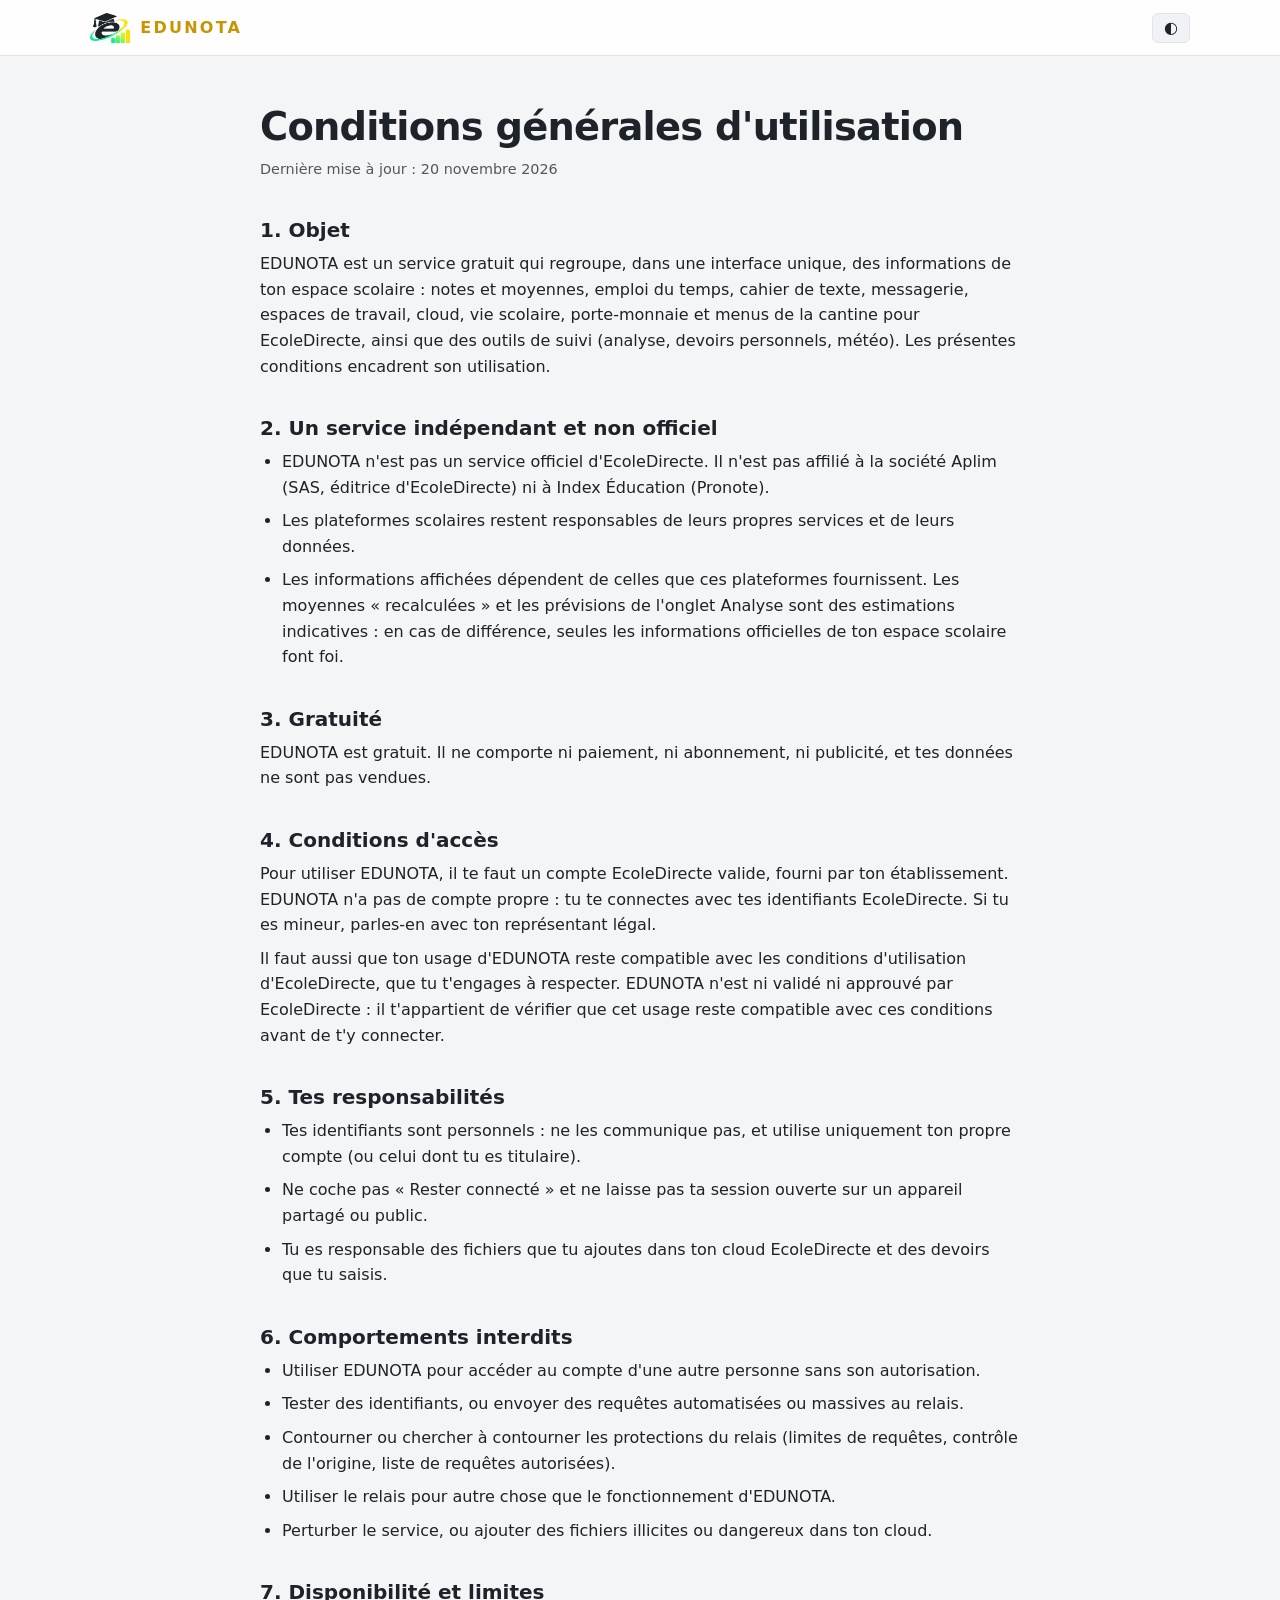
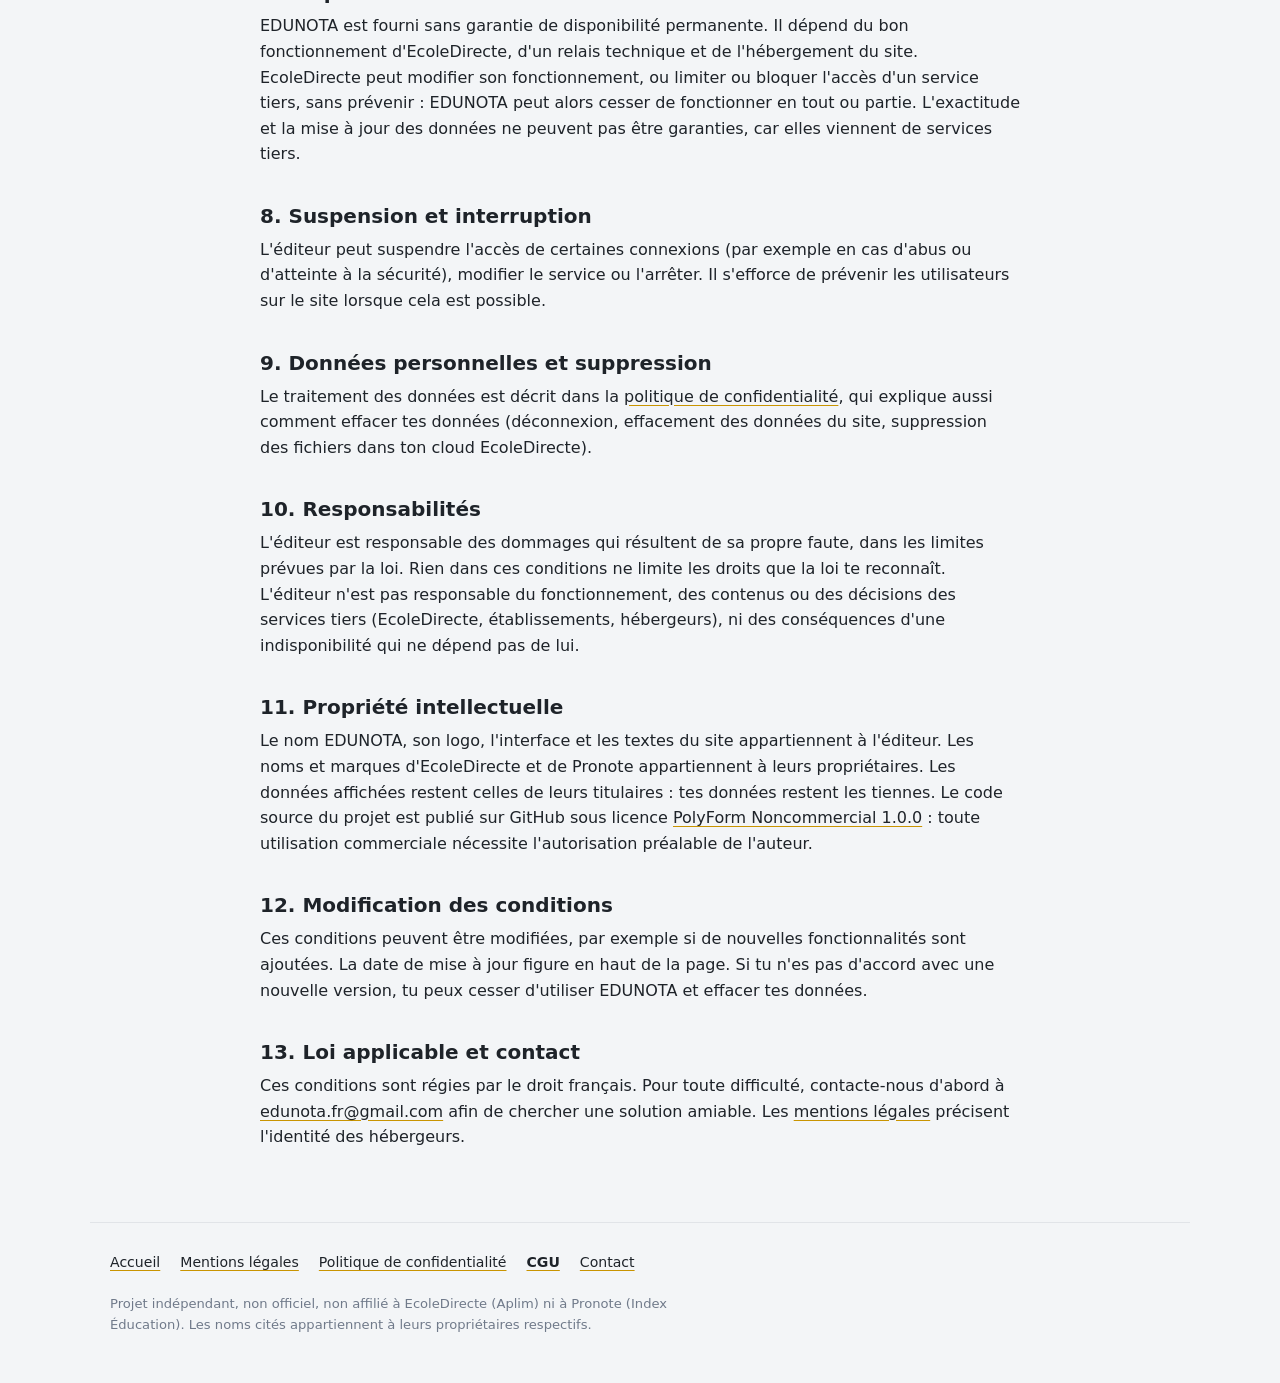
==== cgu.html @ a4def5ca "Clean" ====
<!DOCTYPE html>
<html lang="fr">
<head>
<meta charset="utf-8">
<meta name="viewport" content="width=device-width, initial-scale=1">
<title>Conditions générales d'utilisation — EDUNOTA</title>
<meta name="description" content="Règles d'utilisation d'EDUNOTA, service gratuit, indépendant et non officiel.">
<link rel="canonical" href="https://bastien-mnt0.github.io/Edunota/cgu.html">
<link rel="icon" href="favicon.ico?v=2" sizes="any">
<link rel="icon" type="image/png" sizes="192x192" href="icon-192.png?v=2">
<link rel="apple-touch-icon" href="apple-touch-icon.png?v=2">
<meta name="theme-color" content="#0b0e11">
<script>
/* Applique le thème avant le rendu (même clé que l'application : ed-theme) */
(function(){var t;try{t=JSON.parse(localStorage.getItem('ed-theme'))}catch(e){}
if(t!=='light'&&t!=='dark')t=matchMedia('(prefers-color-scheme: light)').matches?'light':'dark';
document.documentElement.dataset.theme=t})();
</script>
<link rel="stylesheet" href="edunota.css?v=2">
</head>
<body>
<a class="skip" href="#top">Aller au contenu</a>
<header class="nav">
  <a class="logo" href="index.html" aria-label="EDUNOTA, retour à l'accueil"><img class="lg lg-dark" src="logo-dark.png" alt=""><img class="lg lg-light" src="logo-light.png" alt="">EDUNOTA</a>
  <button id="theme" class="ghost" aria-label="Changer de thème" style="margin-left:auto">◐</button>
</header>

<main id="top">
<article class="legal">
<h1>Conditions générales d'utilisation</h1>
<p class="meta">Dernière mise à jour : 20 novembre 2026</p>

<h2>1. Objet</h2>
<p>EDUNOTA est un service gratuit qui regroupe, dans une interface unique, des informations de ton espace scolaire : notes et moyennes, emploi du temps, cahier de texte, messagerie, espaces de travail, cloud, vie scolaire, porte-monnaie et menus de la cantine pour EcoleDirecte, ainsi que des outils de suivi (analyse, devoirs personnels, météo). Les présentes conditions encadrent son utilisation.</p>

<h2>2. Un service indépendant et non officiel</h2>
<ul>
<li>EDUNOTA n'est pas un service officiel d'EcoleDirecte. Il n'est pas affilié à la société Aplim (SAS, éditrice d'EcoleDirecte) ni à Index Éducation (Pronote).</li>
<li>Les plateformes scolaires restent responsables de leurs propres services et de leurs données.</li>
<li>Les informations affichées dépendent de celles que ces plateformes fournissent. Les moyennes « recalculées » et les prévisions de l'onglet Analyse sont des estimations indicatives : en cas de différence, seules les informations officielles de ton espace scolaire font foi.</li>
</ul>

<h2>3. Gratuité</h2>
<p>EDUNOTA est gratuit. Il ne comporte ni paiement, ni abonnement, ni publicité, et tes données ne sont pas vendues.</p>

<h2>4. Conditions d'accès</h2>
<p>Pour utiliser EDUNOTA, il te faut un compte EcoleDirecte valide, fourni par ton établissement. EDUNOTA n'a pas de compte propre : tu te connectes avec tes identifiants EcoleDirecte. Si tu es mineur, parles-en avec ton représentant légal.</p>
<p>Il faut aussi que ton usage d'EDUNOTA reste compatible avec les conditions d'utilisation d'EcoleDirecte, que tu t'engages à respecter. EDUNOTA n'est ni validé ni approuvé par EcoleDirecte : il t'appartient de vérifier que cet usage reste compatible avec ces conditions avant de t'y connecter.</p>

<h2>5. Tes responsabilités</h2>
<ul>
<li>Tes identifiants sont personnels : ne les communique pas, et utilise uniquement ton propre compte (ou celui dont tu es titulaire).</li>
<li>Ne coche pas « Rester connecté » et ne laisse pas ta session ouverte sur un appareil partagé ou public.</li>
<li>Tu es responsable des fichiers que tu ajoutes dans ton cloud EcoleDirecte et des devoirs que tu saisis.</li>
</ul>

<h2>6. Comportements interdits</h2>
<ul>
<li>Utiliser EDUNOTA pour accéder au compte d'une autre personne sans son autorisation.</li>
<li>Tester des identifiants, ou envoyer des requêtes automatisées ou massives au relais.</li>
<li>Contourner ou chercher à contourner les protections du relais (limites de requêtes, contrôle de l'origine, liste de requêtes autorisées).</li>
<li>Utiliser le relais pour autre chose que le fonctionnement d'EDUNOTA.</li>
<li>Perturber le service, ou ajouter des fichiers illicites ou dangereux dans ton cloud.</li>
</ul>

<h2>7. Disponibilité et limites</h2>
<p>EDUNOTA est fourni sans garantie de disponibilité permanente. Il dépend du bon fonctionnement d'EcoleDirecte, d'un relais technique et de l'hébergement du site. EcoleDirecte peut modifier son fonctionnement, ou limiter ou bloquer l'accès d'un service tiers, sans prévenir : EDUNOTA peut alors cesser de fonctionner en tout ou partie. L'exactitude et la mise à jour des données ne peuvent pas être garanties, car elles viennent de services tiers.</p>

<h2>8. Suspension et interruption</h2>
<p>L'éditeur peut suspendre l'accès de certaines connexions (par exemple en cas d'abus ou d'atteinte à la sécurité), modifier le service ou l'arrêter. Il s'efforce de prévenir les utilisateurs sur le site lorsque cela est possible.</p>

<h2>9. Données personnelles et suppression</h2>
<p>Le traitement des données est décrit dans la <a href="confidentialite.html">politique de confidentialité</a>, qui explique aussi comment effacer tes données (déconnexion, effacement des données du site, suppression des fichiers dans ton cloud EcoleDirecte).</p>

<h2>10. Responsabilités</h2>
<p>L'éditeur est responsable des dommages qui résultent de sa propre faute, dans les limites prévues par la loi. Rien dans ces conditions ne limite les droits que la loi te reconnaît. L'éditeur n'est pas responsable du fonctionnement, des contenus ou des décisions des services tiers (EcoleDirecte, établissements, hébergeurs), ni des conséquences d'une indisponibilité qui ne dépend pas de lui.</p>

<h2>11. Propriété intellectuelle</h2>
<p>Le nom EDUNOTA, son logo, l'interface et les textes du site appartiennent à l'éditeur. Les noms et marques d'EcoleDirecte et de Pronote appartiennent à leurs propriétaires. Les données affichées restent celles de leurs titulaires : tes données restent les tiennes. Le code source du projet est publié sur GitHub sous licence <a href="https://polyformproject.org/licenses/noncommercial/1.0.0/" rel="noopener">PolyForm Noncommercial 1.0.0</a> : toute utilisation commerciale nécessite l'autorisation préalable de l'auteur.</p>

<h2>12. Modification des conditions</h2>
<p>Ces conditions peuvent être modifiées, par exemple si de nouvelles fonctionnalités sont ajoutées. La date de mise à jour figure en haut de la page. Si tu n'es pas d'accord avec une nouvelle version, tu peux cesser d'utiliser EDUNOTA et effacer tes données.</p>

<h2>13. Loi applicable et contact</h2>
<p>Ces conditions sont régies par le droit français. Pour toute difficulté, contacte-nous d'abord à <a href="mailto:edunota.fr@gmail.com">edunota.fr@gmail.com</a> afin de chercher une solution amiable. Les <a href="mentions-legales.html">mentions légales</a> précisent l'identité des hébergeurs.</p>

</article>
</main>

<footer class="foot">
  <nav class="flinks" aria-label="Informations légales"><a href="index.html">Accueil</a><a href="mentions-legales.html">Mentions légales</a><a href="confidentialite.html">Politique de confidentialité</a><a href="cgu.html" aria-current="page">CGU</a><a href="mailto:edunota.fr@gmail.com">Contact</a></nav>
  <p>Projet indépendant, non officiel, non affilié à EcoleDirecte (Aplim) ni à Pronote (Index Éducation). Les noms cités appartiennent à leurs propriétaires respectifs.</p>
</footer>

<script>
document.getElementById('theme').onclick=function(){var r=document.documentElement,t=r.dataset.theme==='dark'?'light':'dark';r.dataset.theme=t;try{localStorage.setItem('ed-theme',JSON.stringify(t))}catch(e){}};
</script>
</body>
</html>
---- edunota.css ----
/* Identité reprise de style.css : mêmes jetons, accent doré, cartes sobres */
:root,:root[data-theme=light]{--bg:#f3f5f7;--card:#fff;--p2:#f0f2f5;--line:#e1e4e8;--ink:#1e2329;--mute:#707a8a;--good:#0a9f62;--accent:#c99400;--on-accent:#0b0e11;--glow:rgba(201,148,0,.14);color-scheme:light}
:root[data-theme=dark]{--bg:#0b0e11;--card:#12161c;--p2:#1a1f27;--line:#252b34;--ink:#e6e8ea;--mute:#848e9c;--good:#0ecb81;--accent:#f0b90b;--on-accent:#0b0e11;--glow:rgba(240,185,11,.12);color-scheme:dark}
*{box-sizing:border-box}
html{scroll-behavior:smooth;scroll-padding-top:72px}
body{margin:0;background:var(--bg);color:var(--ink);font:16px/1.6 Inter,ui-sans-serif,system-ui,-apple-system,"Segoe UI",sans-serif}
h1,h2,h3,p{margin:0}
a{color:inherit;text-decoration:none}
:focus-visible{outline:2px solid var(--accent);outline-offset:3px;border-radius:6px}

.nav{position:sticky;top:0;z-index:5;display:flex;align-items:center;gap:20px;height:56px;padding:0 max(20px,calc((100% - 1100px)/2));background:color-mix(in srgb,var(--card) 88%,transparent);backdrop-filter:blur(10px);border-bottom:1px solid var(--line)}
.logo{display:inline-flex;align-items:center;gap:10px;font-weight:800;letter-spacing:.14em;color:var(--accent)}
.lg{height:30px;width:auto;display:block}
:root[data-theme=dark] .lg-light,:root:not([data-theme=dark]) .lg-dark{display:none}
.herologo{margin-bottom:22px}
.herologo .lg{height:clamp(110px,18vw,160px);margin:0 auto}
.links{display:flex;gap:22px;margin-left:auto;font-size:.9rem;font-weight:500;color:var(--mute)}
.links a:hover{color:var(--ink)}
.ghost{margin:0;padding:6px 11px;background:var(--p2);color:var(--ink);border:1px solid var(--line);border-radius:6px;font-size:1rem;line-height:1;cursor:pointer}

main{max-width:1100px;margin:0 auto;padding:0 20px}
.eyebrow{font-size:.78rem;font-weight:700;letter-spacing:.14em;text-transform:uppercase;color:var(--accent);margin-bottom:12px}
.accent{color:var(--accent)}

.hero{padding:88px 0 56px;text-align:center;background:radial-gradient(60% 55% at 50% 0,var(--glow),transparent 70%)}
.hero h1{font-size:clamp(2.3rem,6vw,4rem);line-height:1.08;letter-spacing:-.03em;font-weight:800}
.lead{max-width:620px;margin:22px auto 0;color:var(--mute);font-size:1.1rem}
.cta{display:flex;gap:12px;justify-content:center;flex-wrap:wrap;margin-top:32px}
.btn{padding:11px 22px;border-radius:8px;border:1px solid var(--line);background:var(--card);font-weight:700;transition:transform .1s,border-color .15s}
.btn:hover{border-color:var(--accent)}
.btn:active{transform:scale(.97)}
.btn.primary{background:var(--accent);border-color:var(--accent);color:var(--on-accent)}
.stats{list-style:none;display:grid;grid-template-columns:repeat(3,1fr);gap:12px;max-width:720px;margin:52px auto 0;padding:0}
.stats li{background:var(--card);border:1px solid var(--line);border-radius:10px;padding:16px}
.stats b{display:block;font:700 1.9rem ui-monospace,"SF Mono",Menlo,Consolas,monospace;color:var(--accent)}
.stats span{font-size:.84rem;color:var(--mute)}

.section{padding:56px 0}
.head{margin-bottom:28px}
.head h2{font-size:clamp(1.6rem,3.5vw,2.2rem);letter-spacing:-.02em;line-height:1.2}
.sub{color:var(--mute);margin-top:8px}

.platforms{display:grid;grid-template-columns:repeat(auto-fit,minmax(280px,1fr));gap:16px}
.pcard{position:relative;display:flex;flex-direction:column;gap:10px;min-height:230px;padding:24px;background:var(--card);border:1px solid var(--line);border-radius:14px;transition:transform .15s,border-color .15s,box-shadow .15s}
.pcard h3{font-size:1.5rem;letter-spacing:-.01em}
.pcard p{color:var(--mute);flex:1}
.ptop{display:flex;align-items:center;justify-content:space-between;margin-bottom:6px}
.plogo{display:grid;place-items:center;width:46px;height:46px;border-radius:12px;background:var(--p2);border:1px solid var(--line);font-weight:800;color:var(--accent)}
.badge{font-size:.72rem;font-weight:700;color:var(--mute);border:1px solid var(--line);border-radius:99px;padding:2px 10px}
.badge.on{color:var(--good);border-color:var(--good)}
.pcta{font-weight:700}
.is-on{border-color:color-mix(in srgb,var(--accent) 55%,var(--line));box-shadow:0 0 0 4px var(--glow)}
.is-on .pcta{color:var(--accent)}
.is-on:hover{transform:translateY(-3px);border-color:var(--accent)}
.is-soon{opacity:.72;border-style:dashed;cursor:not-allowed}
.is-soon .plogo{color:var(--mute)}
.is-soon .pcta{color:var(--mute);font-weight:600}

.split{display:grid;grid-template-columns:1fr 1fr;gap:28px;color:var(--mute);font-size:1.05rem}
.grid{display:grid;grid-template-columns:repeat(3,1fr);gap:14px}
.grid.two{grid-template-columns:repeat(2,1fr)}
.feat,.adv{background:var(--card);border:1px solid var(--line);border-radius:12px;padding:22px}
.grid .feat:last-child:nth-child(3n+1){grid-column:1/-1}
.feat svg{width:28px;height:28px;fill:none;stroke:var(--accent);stroke-width:2;stroke-linecap:round;stroke-linejoin:round;margin-bottom:14px}
.feat h3,.adv h3{font-size:1.05rem;margin-bottom:6px}
.feat p,.adv p{color:var(--mute);font-size:.94rem}

.foot{max-width:1100px;margin:40px auto 0;padding:28px 20px 48px;border-top:1px solid var(--line);display:flex;gap:20px;align-items:center;justify-content:space-between;flex-wrap:wrap}
.foot p{color:var(--mute);font-size:.82rem;max-width:560px}

@media (max-width:820px){
  .grid .feat:last-child:nth-child(3n+1){grid-column:auto}
  .links{display:none}.nav .ghost{margin-left:auto}
  .grid{grid-template-columns:repeat(2,1fr)}.split{grid-template-columns:1fr}
  .hero{padding-top:56px}
}
@media (max-width:540px){
  .grid,.grid.two{grid-template-columns:1fr}.stats{grid-template-columns:1fr}
}
@media (prefers-reduced-motion:reduce){html{scroll-behavior:auto}*{transition:none!important}}

/* Pages juridiques et liens de pied de page */
.skip{position:absolute;left:-999px;top:8px;z-index:10;padding:8px 14px;background:var(--accent);color:var(--on-accent);border-radius:6px;font-weight:700}
.skip:focus{left:8px}
.flinks{display:flex;flex-wrap:wrap;gap:6px 20px;font-size:.88rem}
.flinks a,.legal a,.sub a,.adv a{color:var(--ink);text-decoration:underline;text-decoration-color:var(--accent);text-underline-offset:3px}
.flinks a[aria-current=page]{font-weight:700}
.legal{max-width:760px;margin:0 auto;padding:48px 0 24px}
.legal h1{font-size:clamp(1.8rem,4vw,2.4rem);line-height:1.2;letter-spacing:-.02em;margin-bottom:6px}
.legal h2{font-size:1.25rem;line-height:1.3;margin:36px 0 8px}
.legal p,.legal li{margin:8px 0}
.legal ul{padding-left:22px;margin:8px 0}
.legal .meta{color:var(--ink);opacity:.75;font-size:.9rem}
.legal .tw{overflow-x:auto;margin:12px 0}
.legal table{width:100%;min-width:560px;border-collapse:collapse;font-size:.88rem}
.legal th,.legal td{padding:8px 10px;border:1px solid var(--line);text-align:left;vertical-align:top}
.legal th{background:var(--p2)}
.legal code{font-family:ui-monospace,"SF Mono",Menlo,Consolas,monospace;font-size:.92em}
.legal .todo{background:var(--glow);border-radius:4px;padding:0 4px;font-weight:600}
.legal .box{background:var(--card);border:1px solid var(--line);border-radius:10px;padding:14px 18px;margin:16px 0}
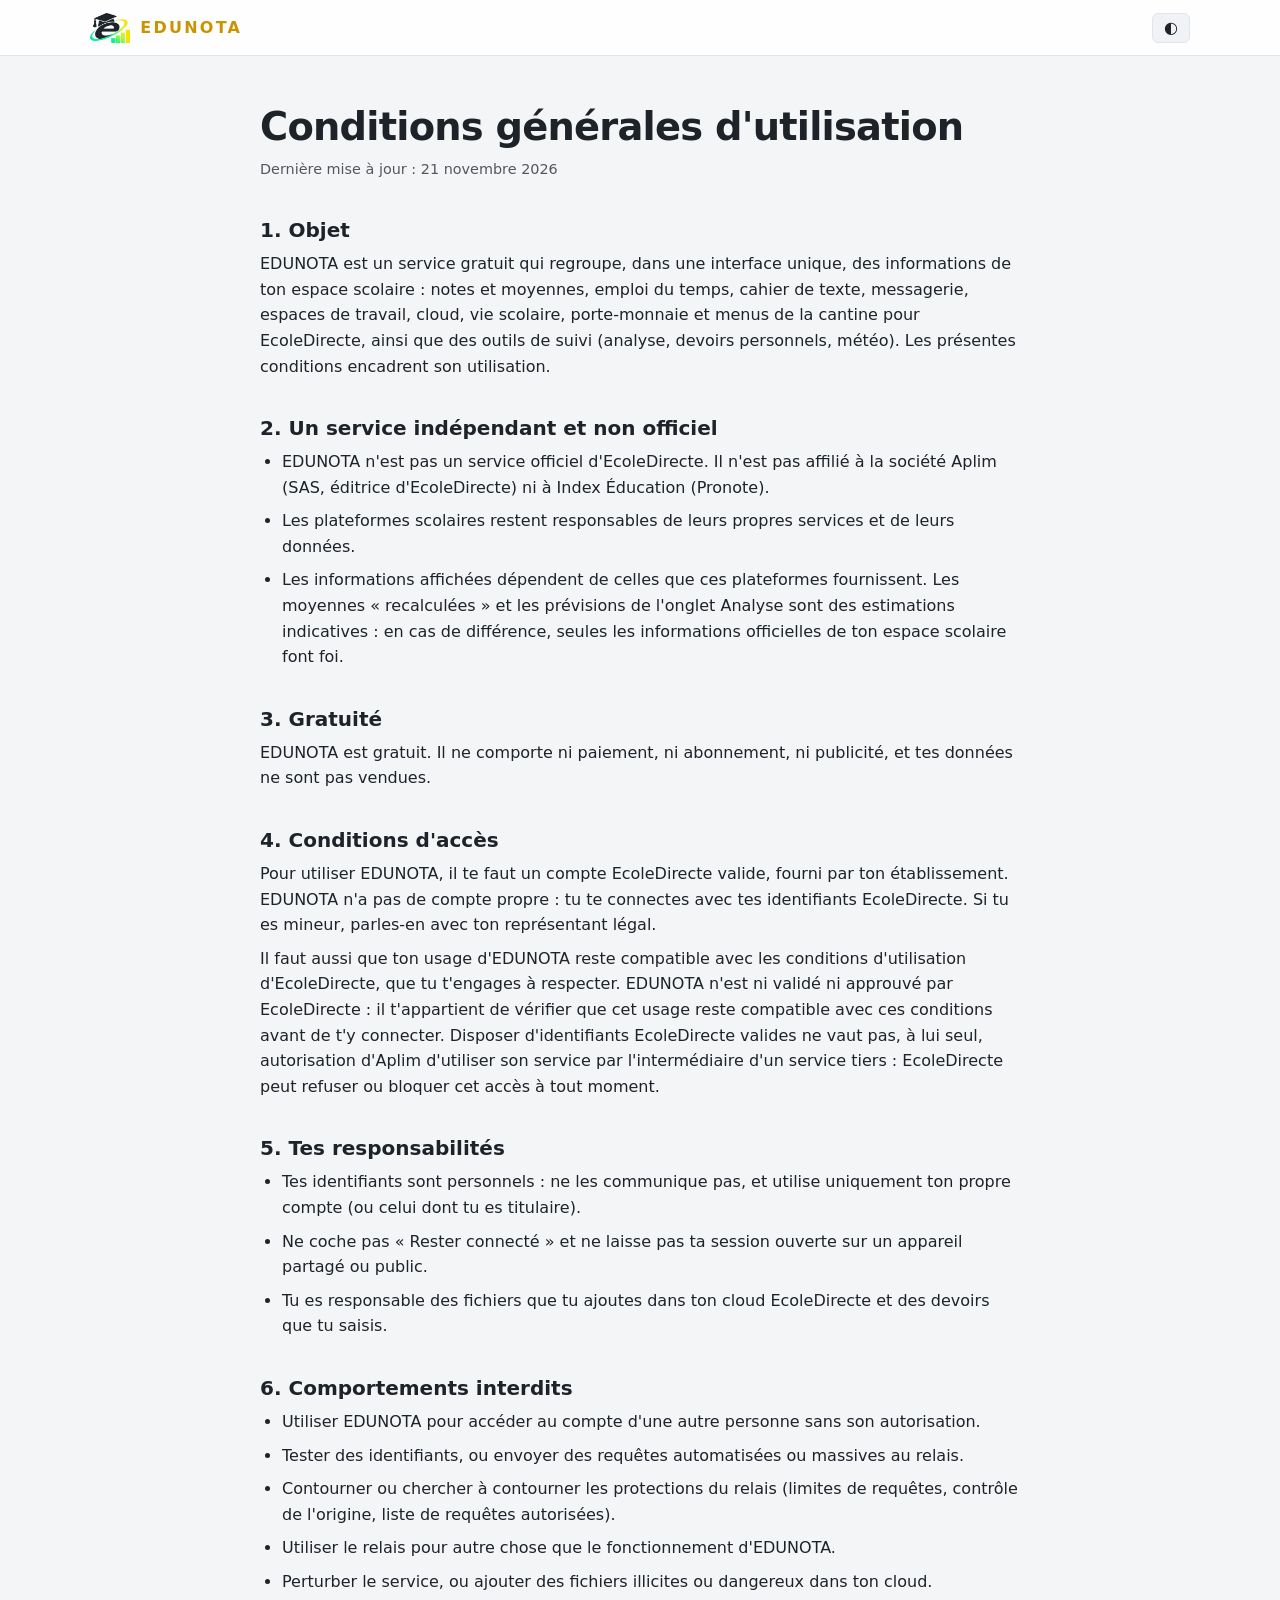
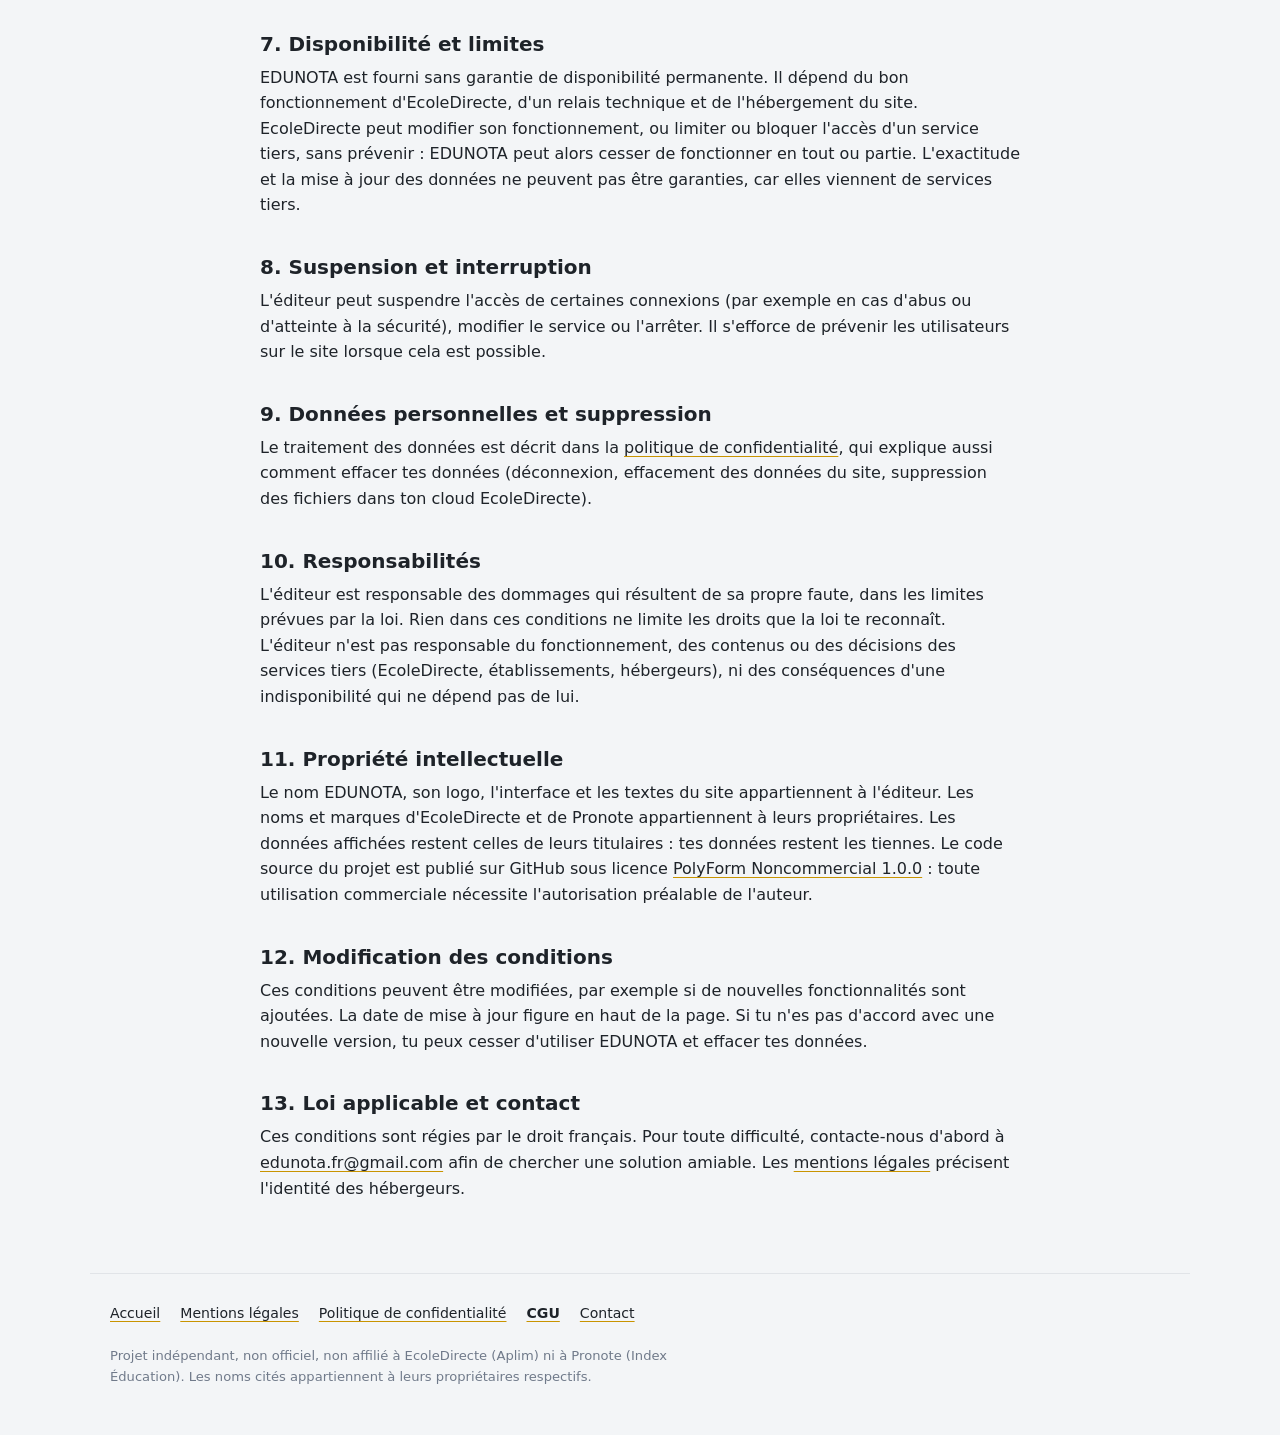
==== commit ee0e0c84: "Clean 3" ====
--- a/cgu.html
+++ b/cgu.html
@@ -28,7 +28,7 @@
 <main id="top">
 <article class="legal">
 <h1>Conditions générales d'utilisation</h1>
-<p class="meta">Dernière mise à jour : 20 novembre 2026</p>
+<p class="meta">Dernière mise à jour : 21 novembre 2026</p>
 
 <h2>1. Objet</h2>
 <p>EDUNOTA est un service gratuit qui regroupe, dans une interface unique, des informations de ton espace scolaire : notes et moyennes, emploi du temps, cahier de texte, messagerie, espaces de travail, cloud, vie scolaire, porte-monnaie et menus de la cantine pour EcoleDirecte, ainsi que des outils de suivi (analyse, devoirs personnels, météo). Les présentes conditions encadrent son utilisation.</p>
@@ -45,7 +45,7 @@
 
 <h2>4. Conditions d'accès</h2>
 <p>Pour utiliser EDUNOTA, il te faut un compte EcoleDirecte valide, fourni par ton établissement. EDUNOTA n'a pas de compte propre : tu te connectes avec tes identifiants EcoleDirecte. Si tu es mineur, parles-en avec ton représentant légal.</p>
-<p>Il faut aussi que ton usage d'EDUNOTA reste compatible avec les conditions d'utilisation d'EcoleDirecte, que tu t'engages à respecter. EDUNOTA n'est ni validé ni approuvé par EcoleDirecte : il t'appartient de vérifier que cet usage reste compatible avec ces conditions avant de t'y connecter.</p>
+<p>Il faut aussi que ton usage d'EDUNOTA reste compatible avec les conditions d'utilisation d'EcoleDirecte, que tu t'engages à respecter. EDUNOTA n'est ni validé ni approuvé par EcoleDirecte : il t'appartient de vérifier que cet usage reste compatible avec ces conditions avant de t'y connecter. Disposer d'identifiants EcoleDirecte valides ne vaut pas, à lui seul, autorisation d'Aplim d'utiliser son service par l'intermédiaire d'un service tiers : EcoleDirecte peut refuser ou bloquer cet accès à tout moment.</p>
 
 <h2>5. Tes responsabilités</h2>
 <ul>
